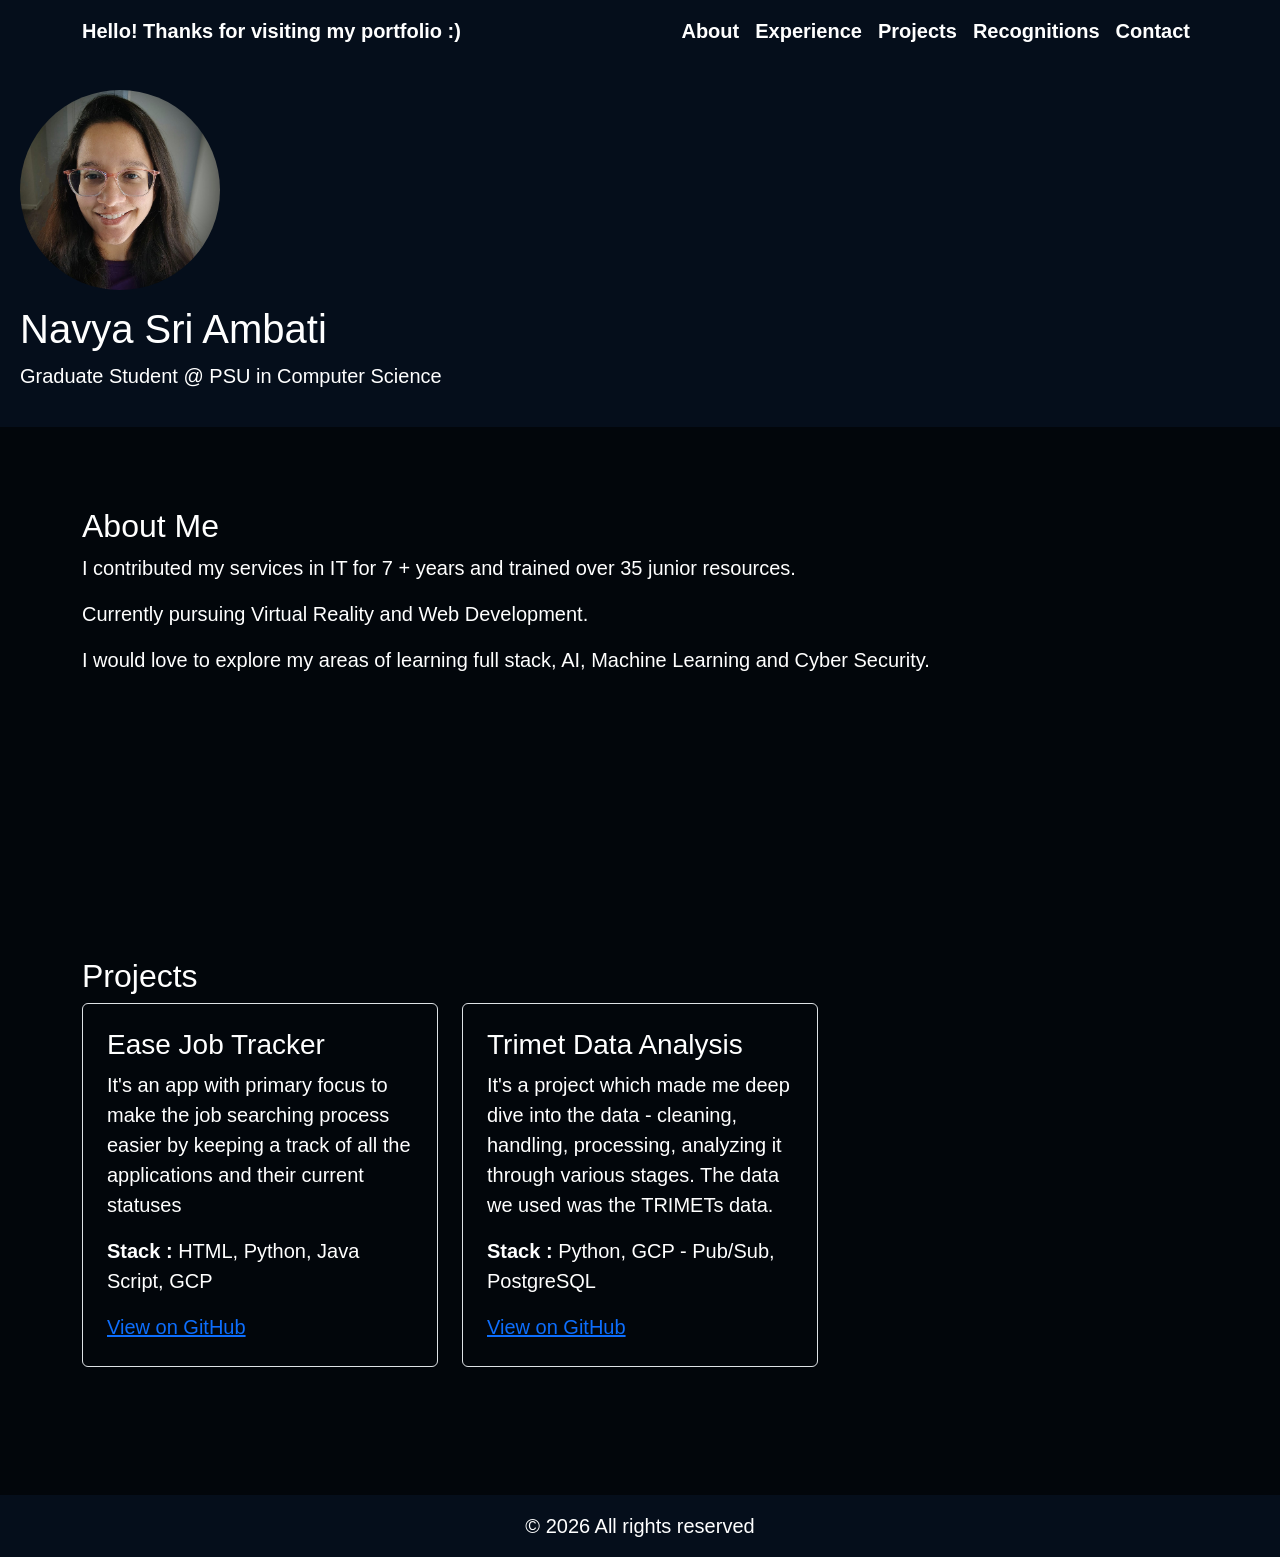
==== index.html @ e217c701 "Created experience.html and added the reference in navbar section on index.html" ====
<!DOCTYPE html>
<html lang="en">
  <head>
    <meta charset="UTF-8" />
    <meta name="viewport" content="width=device-width, initial-scale=1.0" />
    <title>Portfolio : Navya Sri A</title>

    <!-- Bootstrap CSS -->
    <link
      href="https://cdn.jsdelivr.net/npm/bootstrap@5.3.2/dist/css/bootstrap.min.css"
      rel="stylesheet"
    />

    <!-- Custom CSS -->
    <link rel="stylesheet" href="css/style.css" />
  </head>

  <body>
    <!-- Navigation Bar -->
    <nav class="navbar navbar-expand-lg navbar-dark navbar-custom fixed-top">
      <div class="container">
        <a class="navbar-brand" href="#home"
          >Hello! Thanks for visiting my portfolio :)</a
        >
        <button
          class="navbar-toggler"
          type="button"
          data-bs-toggle="collapse"
          data-bs-target="#navbarMenu"
          aria-controls="navbarMenu"
          aria-expanded="false"
          aria-label="Toggle navigation"
        >
          <span class="navbar-toggler-icon"></span>
        </button>
        <div class="collapse navbar-collapse" id="navbarMenu">
          <ul class="navbar-nav ms-auto">
            <li class="nav-item">
              <a class="nav-link" href="#about">About</a>
            </li>
            <li class="nav-item">
              <a class="nav-link" href="experience.html">Experience</a>
            </li>
            <li class="nav-item">
              <a class="nav-link" href="#projects">Projects</a>
            </li>
            <li class="nav-item">
              <a class="nav-link" href="#recognitions">Recognitions</a>
            </li>
            <li class="nav-item">
              <a class="nav-link" href="#contact">Contact</a>
            </li>
          </ul>
        </div>
      </div>
    </nav>

    <main>
      <!-- Hero / Home Section with profile pic and intro -->
      <section id="home">
        <div class="profile-text">
          <img
            src="images/profile.jpeg"
            alt="Your Name"
            class="profile-photo"
          />
          <h1>Navya Sri Ambati</h1>
          <p>Graduate Student @ PSU in Computer Science</p>
        </div>
      </section>

      <!-- About Section with brief inroduction  -->
      <section id="about" class="bg-section">
        <div class="container">
          <h2>About Me</h2>
          <p>
            I contributed my services in IT for 7 + years and trained over 35
            junior resources.
          </p>
          <p>Currently pursuing Virtual Reality and Web Development.</p>
          <p>
            I would love to explore my areas of learning full stack, AI, Machine
            Learning and Cyber Security.
          </p>
        </div>
      </section>

      <!-- Projects Section using tiles -->
      <section id="projects" class="bg-section">
        <div class="container">
          <h2>Projects</h2>
          <div class="row">
            <div class="col-md-4 mb-5">
              <div class="project-tile p-4 border rounded">
                <h3>Ease Job Tracker</h3>
                <p>
                  It's an app with primary focus to make the job searching
                  process easier by keeping a track of all the applications and
                  their current statuses
                </p>
                <p><strong>Stack :</strong> HTML, Python, Java Script, GCP</p>
                <a
                  href="https://github.com/Navya-Sri-A/ease-job-track"
                  target="_blank"
                  >View on GitHub</a
                >
              </div>
            </div>
            <div class="col-md-4 mb-5">
              <div class="project-tile p-4 border rounded">
                <h3>Trimet Data Analysis</h3>
                <p>
                  It's a project which made me deep dive into the data -
                  cleaning, handling, processing, analyzing it through various
                  stages. The data we used was the TRIMETs data.
                </p>
                <p>
                  <strong>Stack :</strong> Python, GCP - Pub/Sub, PostgreSQL
                </p>
                <a href="https://github.com/Navya-Sri-A/DE-510" target="_blank"
                  >View on GitHub</a
                >
              </div>
            </div>
          </div>
        </div>
      </section>
    </main>

    <!-- Footer Section -->
    <footer class="py-3">
      <p>© 2026 All rights reserved</p>
    </footer>

    <!-- Bootstrap JS -->
    <script src="https://cdn.jsdelivr.net/npm/bootstrap@5.3.2/dist/js/bootstrap.bundle.min.js"></script>

    <!-- Custom JS -->
    <script src="js/script.js"></script>
  </body>
</html>
---- css/style.css ----
/* This block sets the global properties of the entire page */

body {
  min-height: 100vh;
  margin: 0;
  display: flex;
  flex-direction: column;
  padding-top: 70px;
  font-family: Arial, sans-serif;
  font-size: 20px;
  color: white;
  background: #050e1b;
  background-size: cover;
}

main {
  flex: 1;
}

/* Custom styling for navigation bar */
.navbar-custom {
  background-color: #050e1b;
}

.navbar-custom .navbar-brand,
.navbar-custom .nav-link {
  color: white;
  font-weight: 600;
}

.navbar-custom .nav-link:hover {
  color: #42d161;
}

/* Custom styling for all the sections in the home page */
.bg-section {
  position: relative;
  padding: 80px 0px;
  min-height: 50vh;
  background-color: rgba(0, 0, 0, 0.6);
}

.bg-section .container {
  position: relative;
  z-index: 1;
}

/* Custom styling for hero section */
#home .profile-text {
  position: relative;
  z-index: 1;
  padding: 20px;
  max-width: 600px;
}

.profile-photo {
  width: 200px;
  height: 200px;
  object-fit: cover;
  object-position: 50% 20%;
  border-radius: 50%;
  margin-bottom: 15px;
}

/* Custom styling for footer */
footer {
  background-color: #050e1b;
  padding: 20px 0;
  text-align: center;
}

footer p {
  margin: 0;
  text-align: center;
}
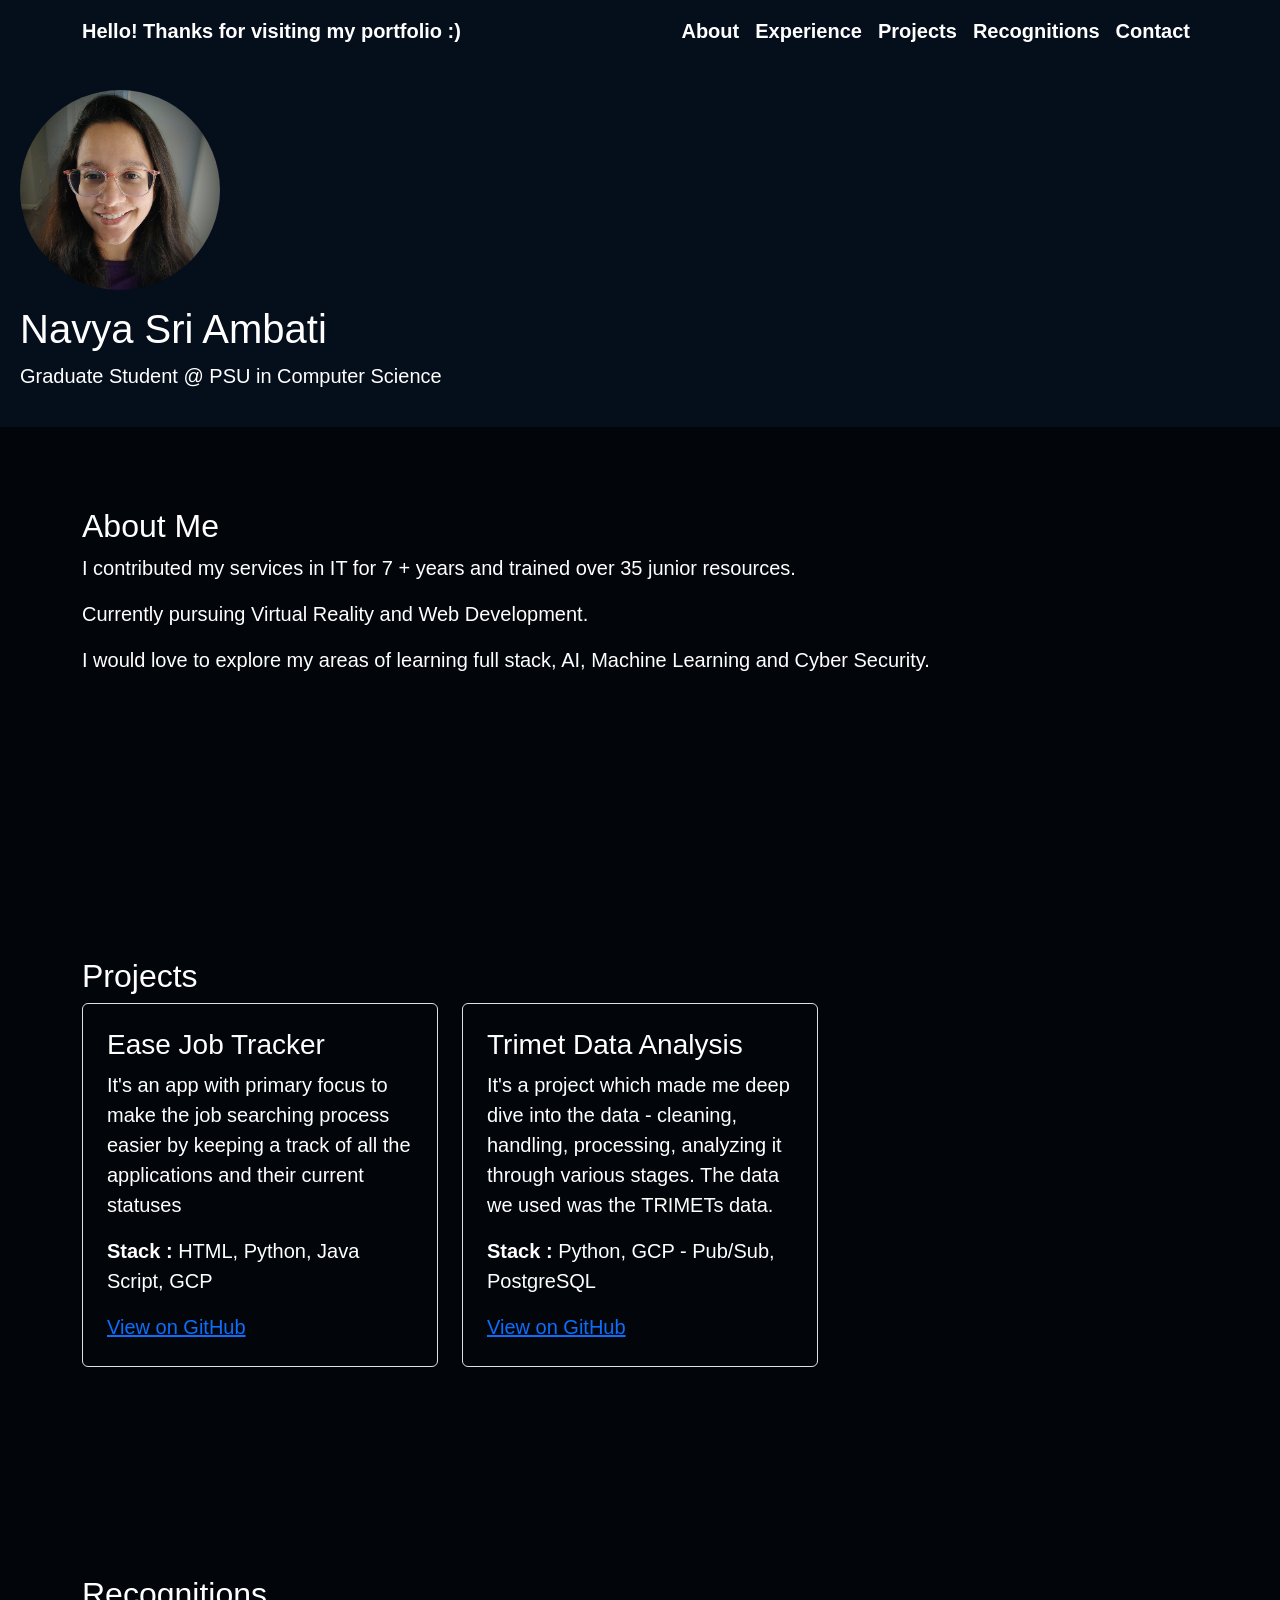
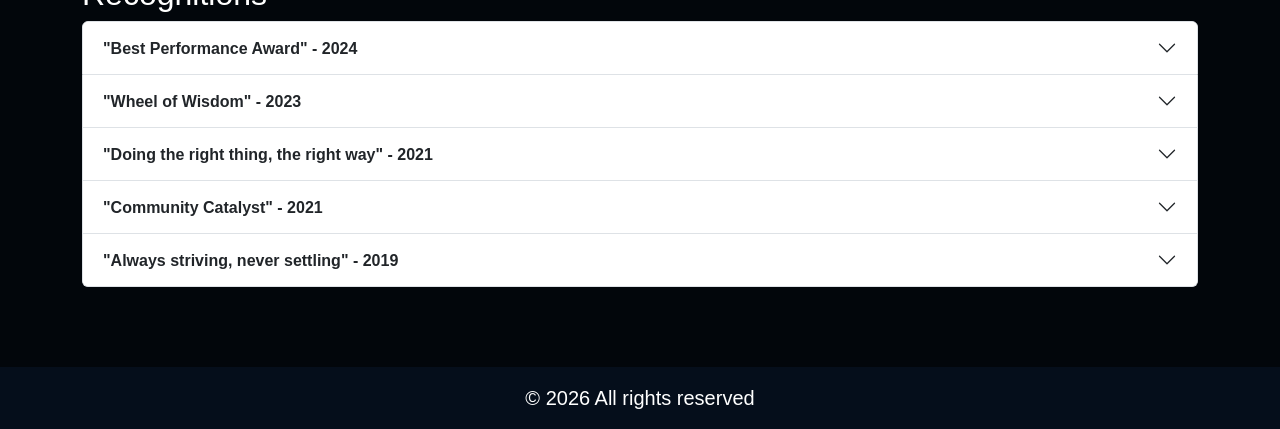
==== commit 567e5397: "Added recognitions section using accordion boostrap element" ====
--- a/index.html
+++ b/index.html
@@ -125,6 +125,129 @@
           </div>
         </div>
       </section>
+      <!-- Recognitions Section using accordion -->
+      <section id="recognitions" class="bg-section">
+        <div class="container">
+          <h2>Recognitions</h2>
+          <div class="accordion" id="accordionUsage">
+            <div class="accordion-item">
+              <h2 class="accordion-header" id="headingOne">
+                <button
+                  class="accordion-button collapsed"
+                  type="button"
+                  data-bs-toggle="collapse"
+                  data-bs-target="#collapseOne"
+                >
+                  <strong> "Best Performance Award" - 2024</strong>
+                </button>
+              </h2>
+              <div
+                id="collapseOne"
+                class="accordion-collapse collapse"
+                data-bs-parent="#accordionUsage"
+              >
+                <div class="accordion-body">
+                  Recognized for exceeding the performance and helping the team
+                  to achieve the SRE Observability principles and guide the
+                  juniors in the project on Cloud.
+                </div>
+              </div>
+            </div>
+            <div class="accordion-item">
+              <h2 class="accordion-header" id="headingTwo">
+                <button
+                  class="accordion-button collapsed"
+                  type="button"
+                  data-bs-toggle="collapse"
+                  data-bs-target="#collapseTwo"
+                >
+                  <strong> "Wheel of Wisdom" - 2023</strong>
+                </button>
+              </h2>
+              <div
+                id="collapseTwo"
+                class="accordion-collapse collapse"
+                data-bs-parent="#accordionUsage"
+              >
+                <div class="accordion-body">
+                  Honored for recieving this award for being active in
+                  outreach(CSR) and getting the wonderful opportunity to teach
+                  underprivileged kids mathematics, programming and languages.
+                </div>
+              </div>
+            </div>
+            <div class="accordion-item">
+              <h2 class="accordion-header" id="headingThree">
+                <button
+                  class="accordion-button collapsed"
+                  type="button"
+                  data-bs-toggle="collapse"
+                  data-bs-target="#collapseThree"
+                >
+                  <strong>
+                    "Doing the right thing, the right way" - 2021</strong
+                  >
+                </button>
+              </h2>
+              <div
+                id="collapseThree"
+                class="accordion-collapse collapse"
+                data-bs-parent="#accordionUsage"
+              >
+                <div class="accordion-body">
+                  Recived this award for handling a security incident in banking
+                  domain with utmost care, quick resolution within the timelines
+                  of the SLA.
+                </div>
+              </div>
+            </div>
+            <div class="accordion-item">
+              <h2 class="accordion-header" id="headingFour">
+                <button
+                  class="accordion-button collapsed"
+                  type="button"
+                  data-bs-toggle="collapse"
+                  data-bs-target="#collapseFour"
+                >
+                  <strong> "Community Catalyst" - 2021</strong>
+                </button>
+              </h2>
+              <div
+                id="collapseFour"
+                class="accordion-collapse collapse"
+                data-bs-parent="#accordionUsage"
+              >
+                <div class="accordion-body">
+                  Awarded for going beyond and supporting the senior citizens
+                  who are physically challenged and also the kids with autism.
+                </div>
+              </div>
+            </div>
+            <div class="accordion-item">
+              <h2 class="accordion-header" id="headingFive">
+                <button
+                  class="accordion-button collapsed"
+                  type="button"
+                  data-bs-toggle="collapse"
+                  data-bs-target="#collapseFive"
+                >
+                  <strong> "Always striving, never settling" - 2019</strong>
+                </button>
+              </h2>
+              <div
+                id="collapseFive"
+                class="accordion-collapse collapse"
+                data-bs-parent="#accordionUsage"
+              >
+                <div class="accordion-body">
+                  Recognized for delivering the best monitoring controls for our
+                  services on cloud.
+                </div>
+              </div>
+            </div>
+          </div>
+        </div>
+      </section>
     </main>
 
     <!-- Footer Section -->
--- a/css/style.css
+++ b/css/style.css
@@ -62,6 +62,17 @@
   margin-bottom: 15px;
 }
 
+/* Custom styling for experience sections */
+#experience.bg-section {
+  padding-top: 20px;
+  padding-bottom: 20px;
+}
+
+.experience-block {
+  margin-bottom: 30px;
+  padding-left: 10px;
+}
+
 /* Custom styling for footer */
 footer {
   background-color: #050e1b;
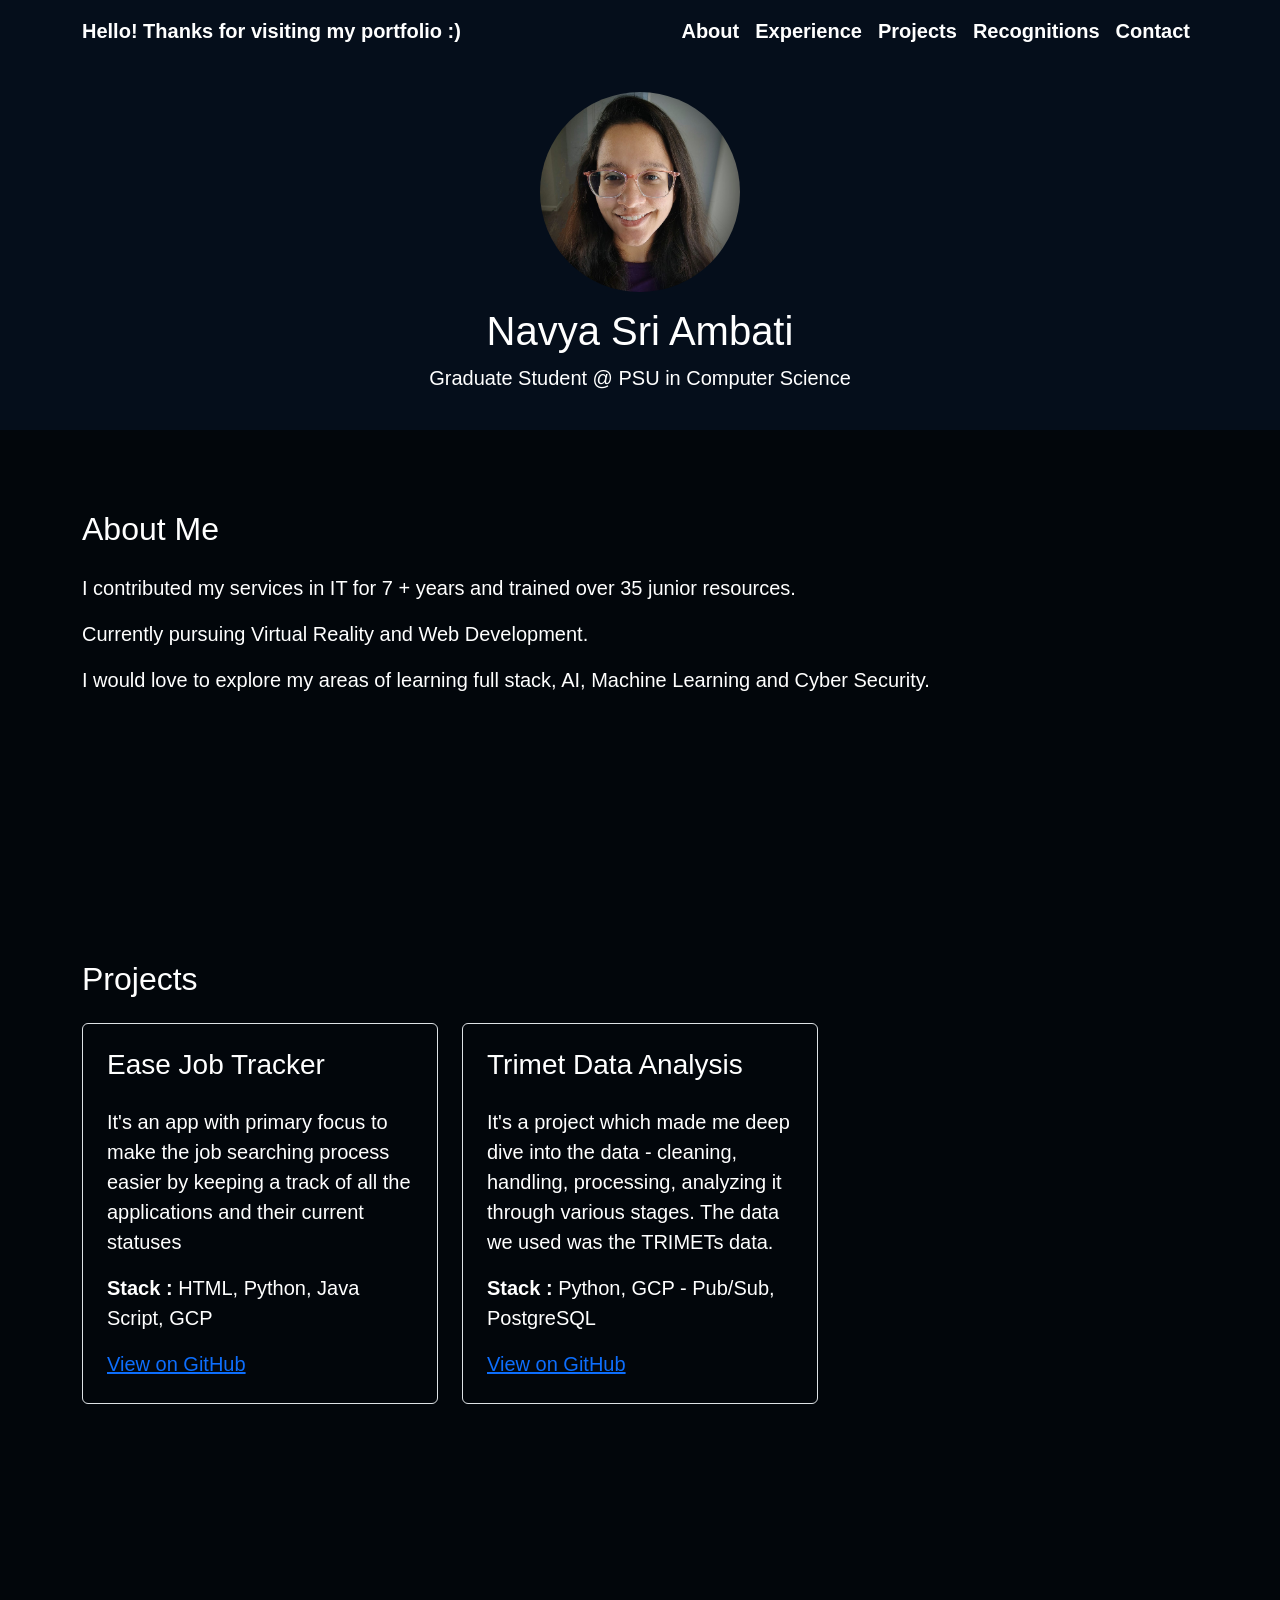
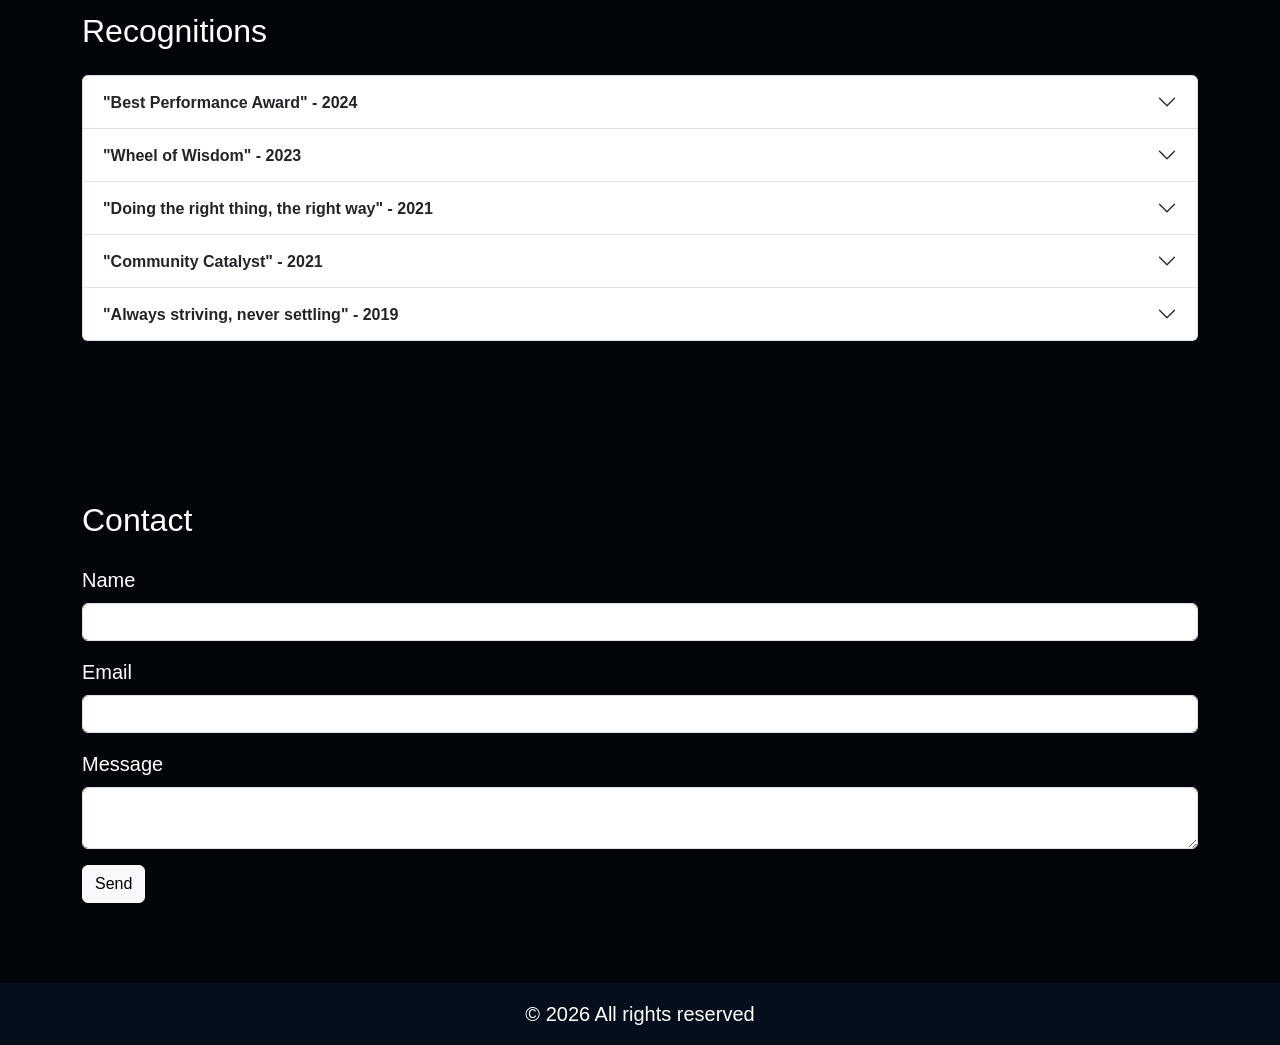
==== commit 3aac76b6: "Added - Contact Form section || Created JS file for handling contact form" ====
--- a/index.html
+++ b/index.html
@@ -248,6 +248,27 @@
           </div>
         </div>
       </section>
+      <!-- Contact Section using forms -->
+      <section id="contact" class="bg-section">
+        <div class="container">
+          <h2>Contact</h2>
+          <form class="contact-form">
+            <div class="mb-3">
+              <label for="name" class="form-label">Name</label>
+              <input type="text" id="name" class="form-control" />
+            </div>
+            <div class="mb-3">
+              <label for="email" class="form-label">Email</label>
+              <input type="email" id="email" class="form-control" />
+            </div>
+            <div class="mb-3">
+              <label for="message" class="form-label">Message</label>
+              <textarea id="message" class="form-control"></textarea>
+            </div>
+            <button type="submit" class="btn btn-light">Send</button>
+          </form>
+        </div>
+      </section>
     </main>
 
     <!-- Footer Section -->
--- a/css/style.css
+++ b/css/style.css
@@ -15,6 +15,20 @@
 
 main {
   flex: 1;
+}
+
+#home h1 {
+  text-align: center;
+}
+
+h2,
+h3 {
+  text-align: left;
+  margin-bottom: 25px;
+}
+
+p {
+  text-align: left;
 }
 
 /* Custom styling for navigation bar */
@@ -46,7 +60,16 @@
 }
 
 /* Custom styling for hero section */
-#home .profile-text {
+#home {
+  min-height: 40vh;
+  display: flex;
+  flex-direction: column;
+  align-items: center;
+  justify-content: center;
+  text-align: center;
+}
+
+.profile-text {
   position: relative;
   z-index: 1;
   padding: 20px;
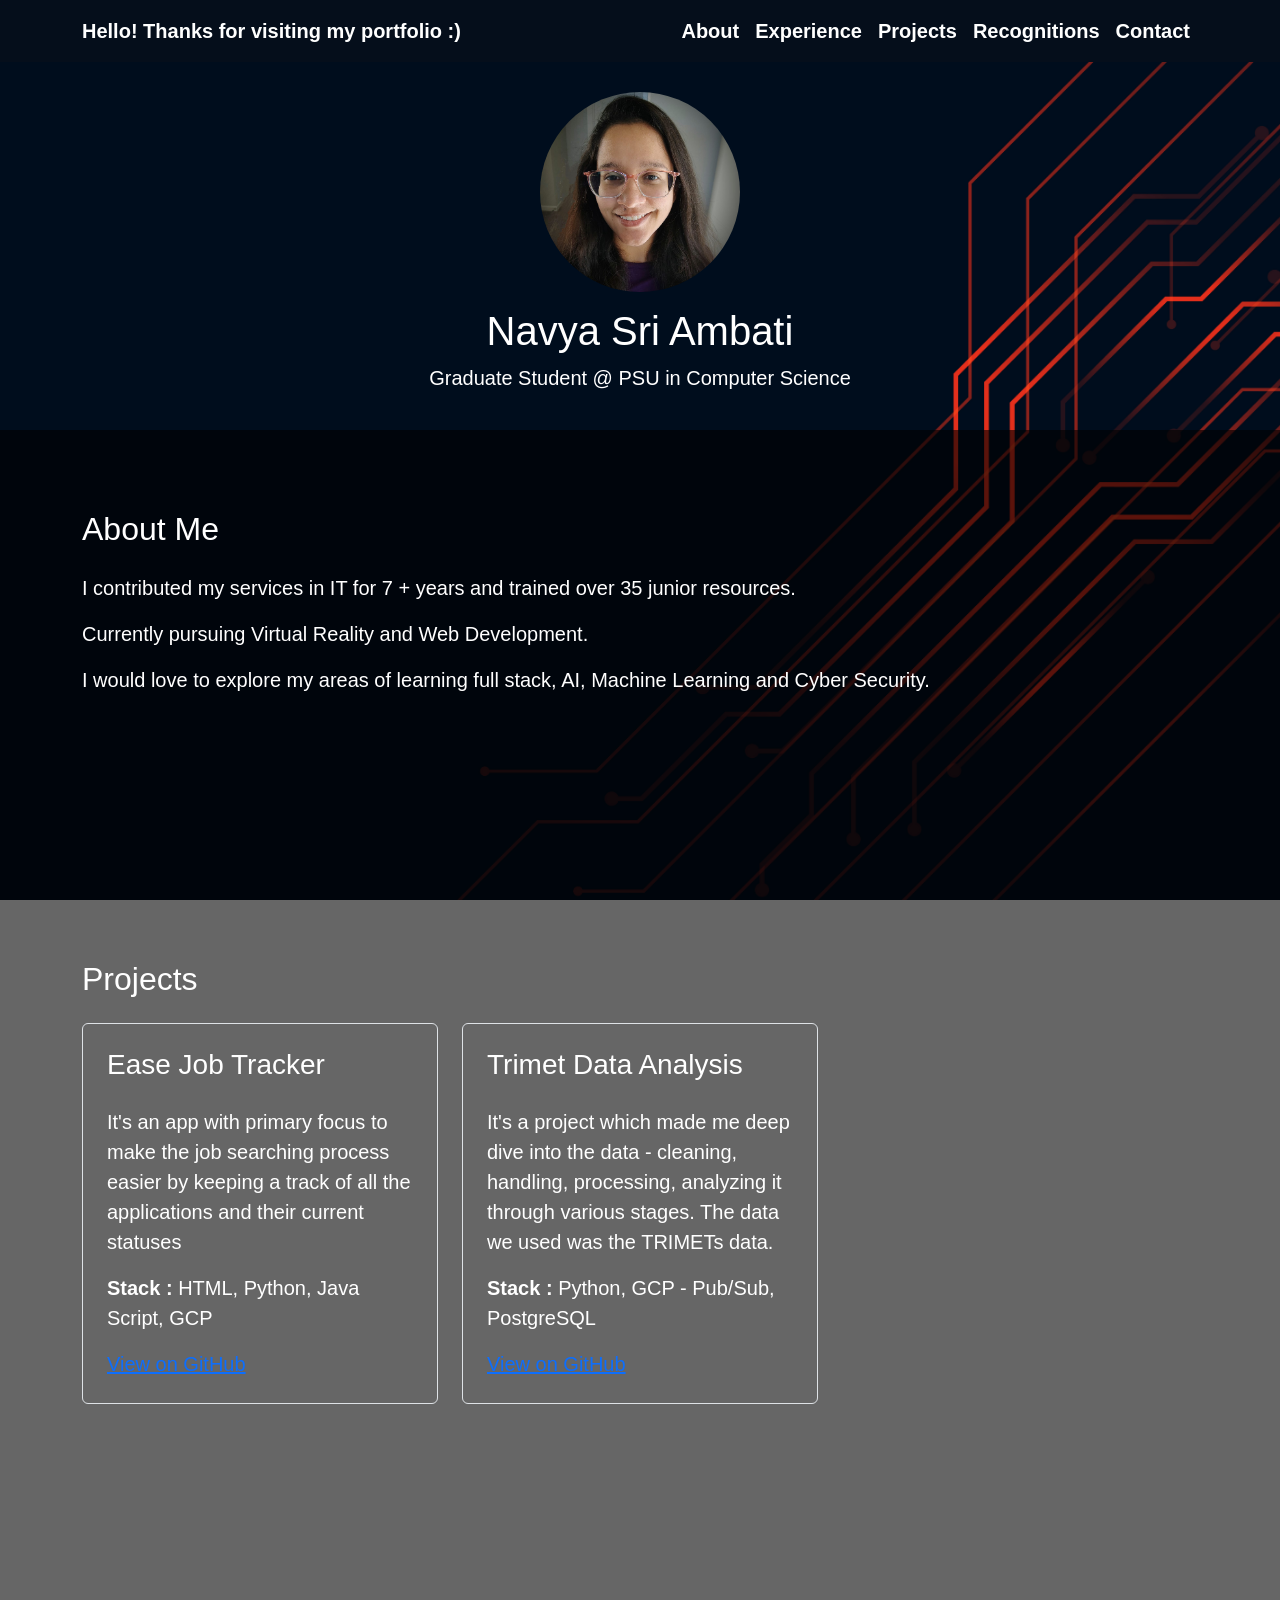
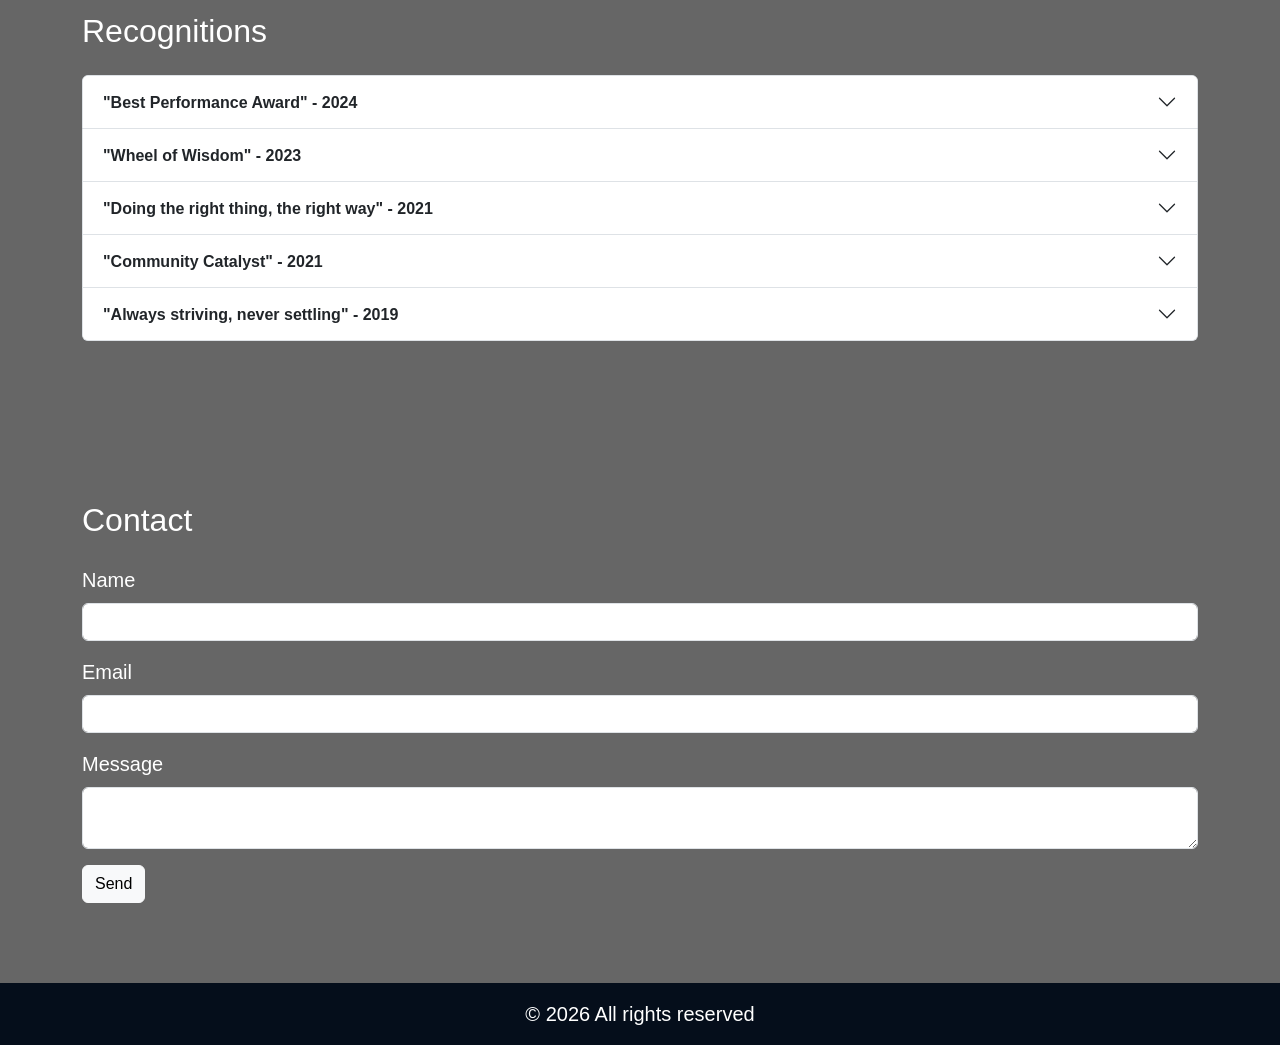
==== commit 80f39ca8: "Added a background image that covers the page || Updated the css to display the same" ====
--- a/index.html
+++ b/index.html
@@ -125,6 +125,7 @@
           </div>
         </div>
       </section>
+
       <!-- Recognitions Section using accordion -->
       <section id="recognitions" class="bg-section">
         <div class="container">
@@ -248,6 +249,7 @@
           </div>
         </div>
       </section>
+
       <!-- Contact Section using forms -->
       <section id="contact" class="bg-section">
         <div class="container">
--- a/css/style.css
+++ b/css/style.css
@@ -9,7 +9,7 @@
   font-family: Arial, sans-serif;
   font-size: 20px;
   color: white;
-  background: #050e1b;
+  background: url("../images/bg.jpg") no-repeat center center fixed;
   background-size: cover;
 }
 
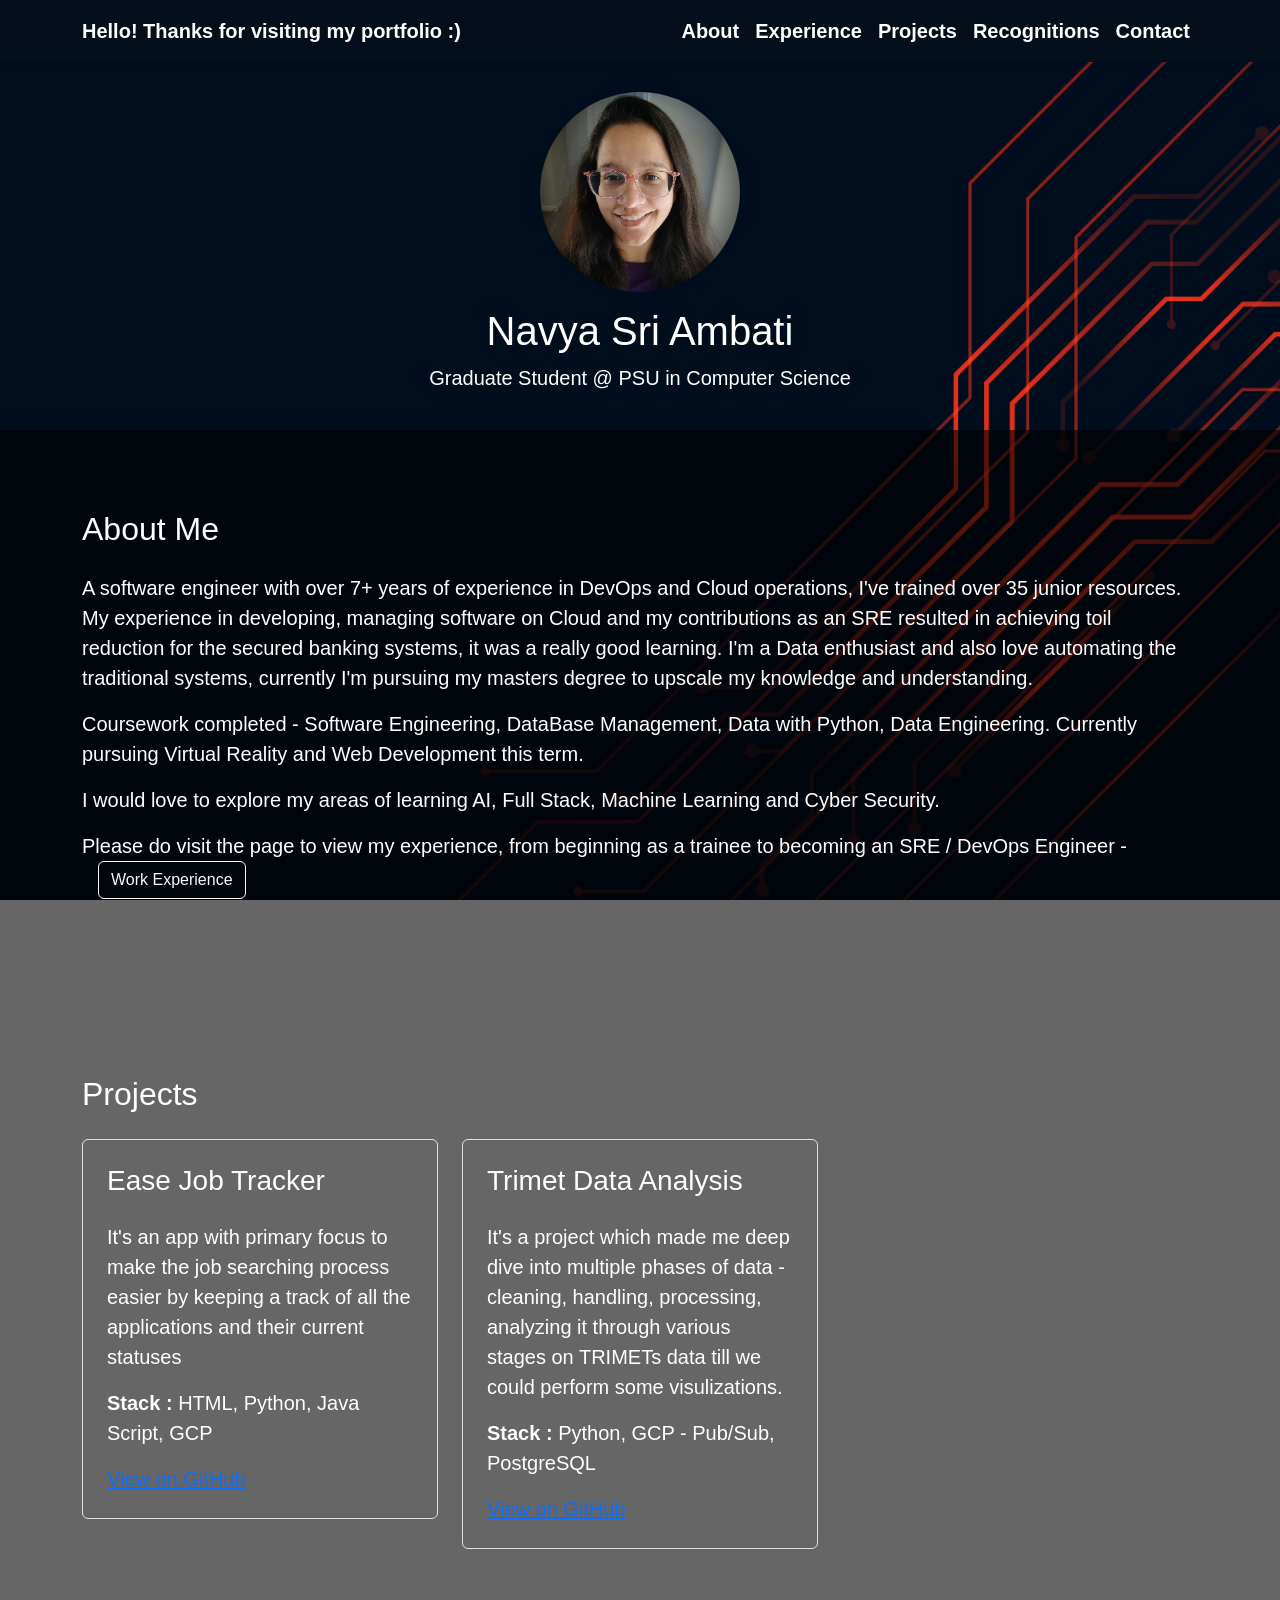
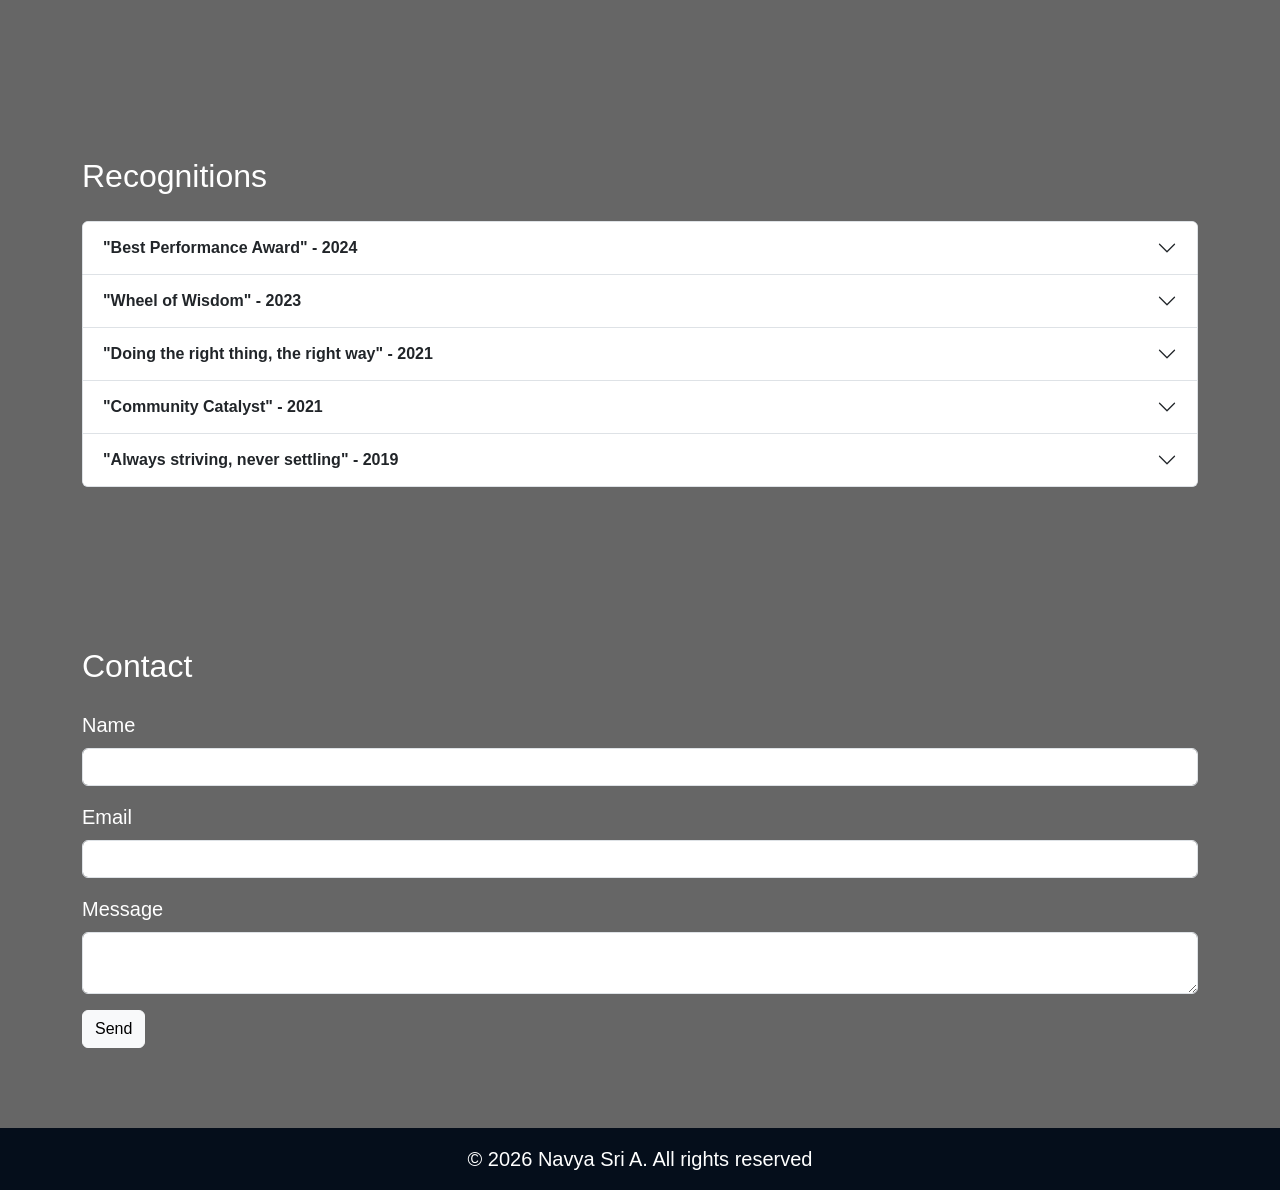
==== commit 2a4f1d94: "Updated the sections - About me and Projects" ====
--- a/index.html
+++ b/index.html
@@ -74,13 +74,30 @@
         <div class="container">
           <h2>About Me</h2>
           <p>
-            I contributed my services in IT for 7 + years and trained over 35
-            junior resources.
+            A software engineer with over 7+ years of experience in DevOps and
+            Cloud operations, I've trained over 35 junior resources. My
+            experience in developing, managing software on Cloud and my
+            contributions as an SRE resulted in achieving toil reduction for the
+            secured banking systems, it was a really good learning. I'm a Data
+            enthusiast and also love automating the traditional systems,
+            currently I'm pursuing my masters degree to upscale my knowledge and
+            understanding.
           </p>
-          <p>Currently pursuing Virtual Reality and Web Development.</p>
           <p>
-            I would love to explore my areas of learning full stack, AI, Machine
+            Coursework completed - Software Engineering, DataBase Management,
+            Data with Python, Data Engineering. Currently pursuing Virtual
+            Reality and Web Development this term.
+          </p>
+          <p>
+            I would love to explore my areas of learning AI, Full Stack, Machine
             Learning and Cyber Security.
+          </p>
+          <p>
+            Please do visit the page to view my experience, from beginning as a
+            trainee to becoming an SRE / DevOps Engineer -
+            <a href="experience.html" class="btn btn-outline-light ms-3"
+              >Work Experience</a
+            >
           </p>
         </div>
       </section>
@@ -110,9 +127,10 @@
               <div class="project-tile p-4 border rounded">
                 <h3>Trimet Data Analysis</h3>
                 <p>
-                  It's a project which made me deep dive into the data -
-                  cleaning, handling, processing, analyzing it through various
-                  stages. The data we used was the TRIMETs data.
+                  It's a project which made me deep dive into multiple phases of
+                  data - cleaning, handling, processing, analyzing it through
+                  various stages on TRIMETs data till we could perform some
+                  visulizations.
                 </p>
                 <p>
                   <strong>Stack :</strong> Python, GCP - Pub/Sub, PostgreSQL
@@ -275,7 +293,7 @@
 
     <!-- Footer Section -->
     <footer class="py-3">
-      <p>© 2026 All rights reserved</p>
+      <p>© 2026 Navya Sri A. All rights reserved</p>
     </footer>
 
     <!-- Bootstrap JS -->
--- a/css/style.css
+++ b/css/style.css
@@ -43,7 +43,7 @@
 }
 
 .navbar-custom .nav-link:hover {
-  color: #42d161;
+  color: #d14242;
 }
 
 /* Custom styling for all the sections in the home page */
@@ -96,6 +96,20 @@
   padding-left: 10px;
 }
 
+.experience-block h4::before {
+  content: "•";
+  color: #d14242;
+  margin-right: 15px;
+  font-size: 1.5rem;
+  vertical-align: middle;
+}
+
+.experience-block p {
+  margin-left: 30px;
+  line-height: 1.7;
+  color: #ffffff;
+}
+
 /* Custom styling for footer */
 footer {
   background-color: #050e1b;
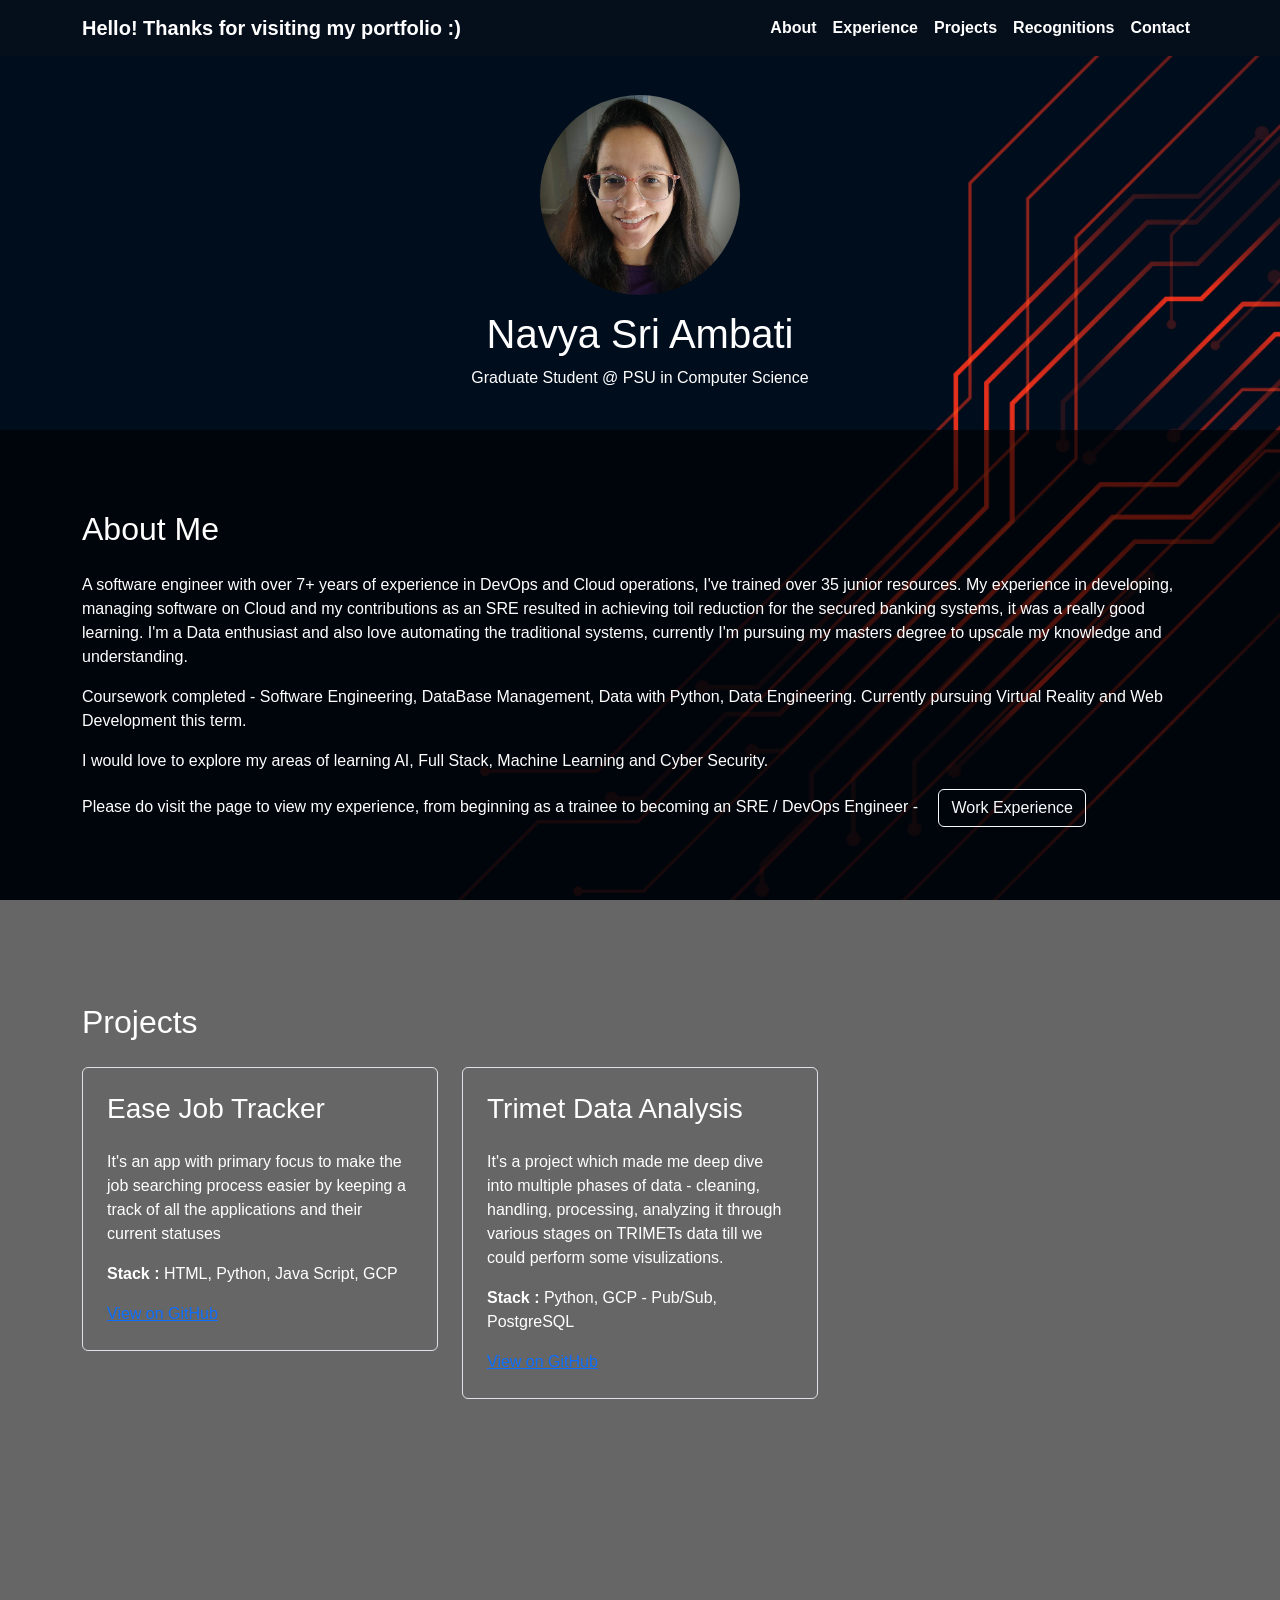
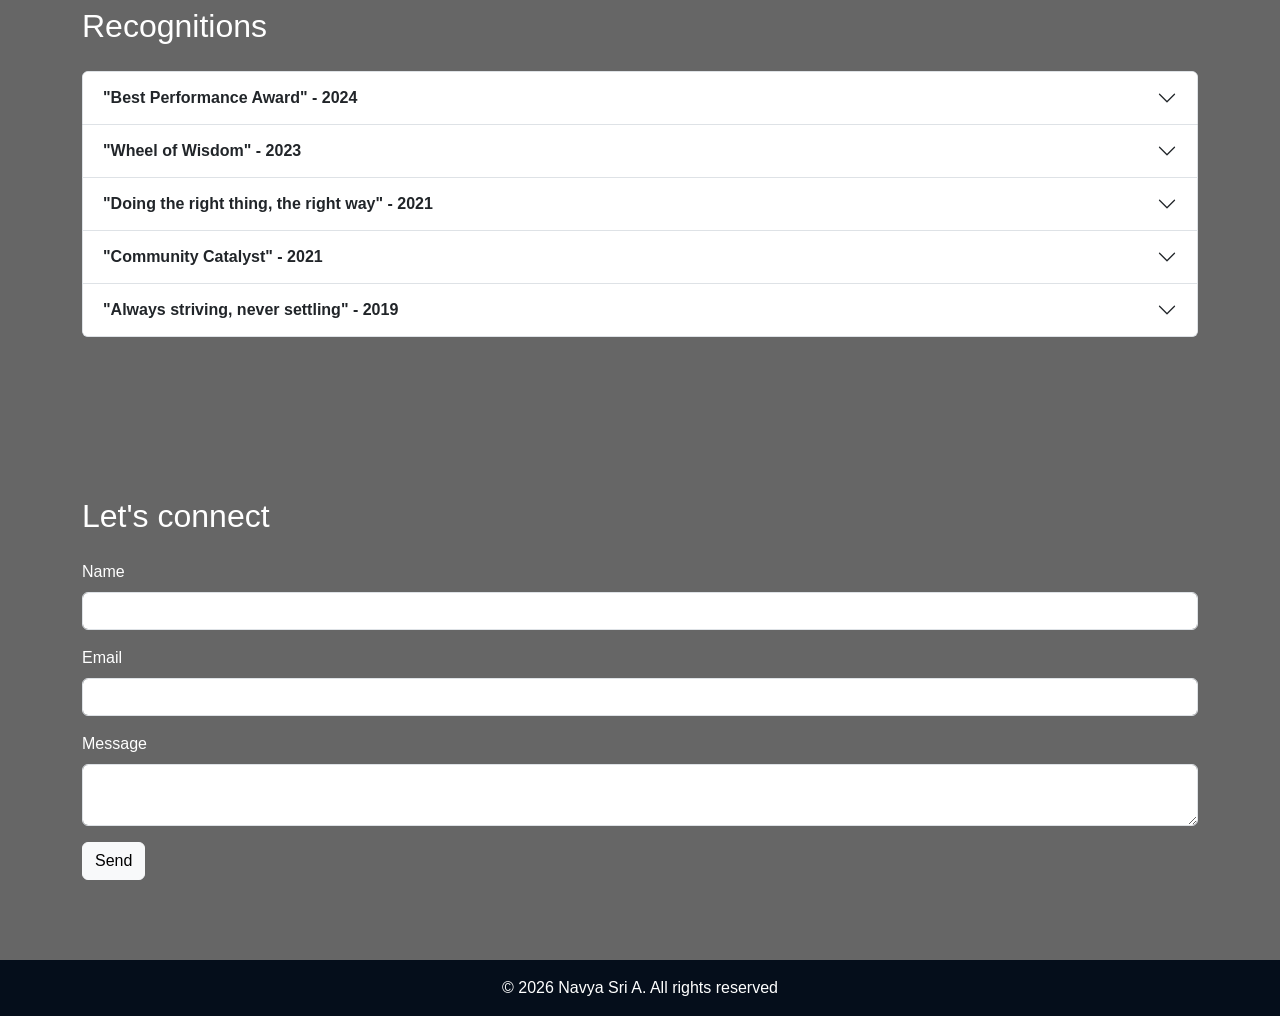
==== commit 92ab7bdc: "Updated the font size for the text" ====
--- a/index.html
+++ b/index.html
@@ -271,7 +271,7 @@
       <!-- Contact Section using forms -->
       <section id="contact" class="bg-section">
         <div class="container">
-          <h2>Contact</h2>
+          <h2>Let's connect</h2>
           <form class="contact-form">
             <div class="mb-3">
               <label for="name" class="form-label">Name</label>
--- a/css/style.css
+++ b/css/style.css
@@ -1,4 +1,8 @@
-/* This block sets the global properties of the entire page */
+/* This block sets the global properties of the entire page and enabling smooth scrolling */
+
+html {
+  scroll-behavior: smooth;
+}
 
 body {
   min-height: 100vh;
@@ -7,7 +11,7 @@
   flex-direction: column;
   padding-top: 70px;
   font-family: Arial, sans-serif;
-  font-size: 20px;
+  font-size: 16px;
   color: white;
   background: url("../images/bg.jpg") no-repeat center center fixed;
   background-size: cover;
@@ -100,7 +104,7 @@
   content: "•";
   color: #d14242;
   margin-right: 15px;
-  font-size: 1.5rem;
+  font-size: 1 rem;
   vertical-align: middle;
 }
 
@@ -108,6 +112,12 @@
   margin-left: 30px;
   line-height: 1.7;
   color: #ffffff;
+}
+
+/* Custom styling for projects sections to enable hover effect*/
+.project-tile:hover {
+  transform: translateY(-5px);
+  box-shadow: 0 8px 20px rgba(0, 0, 0, 0.2);
 }
 
 /* Custom styling for footer */
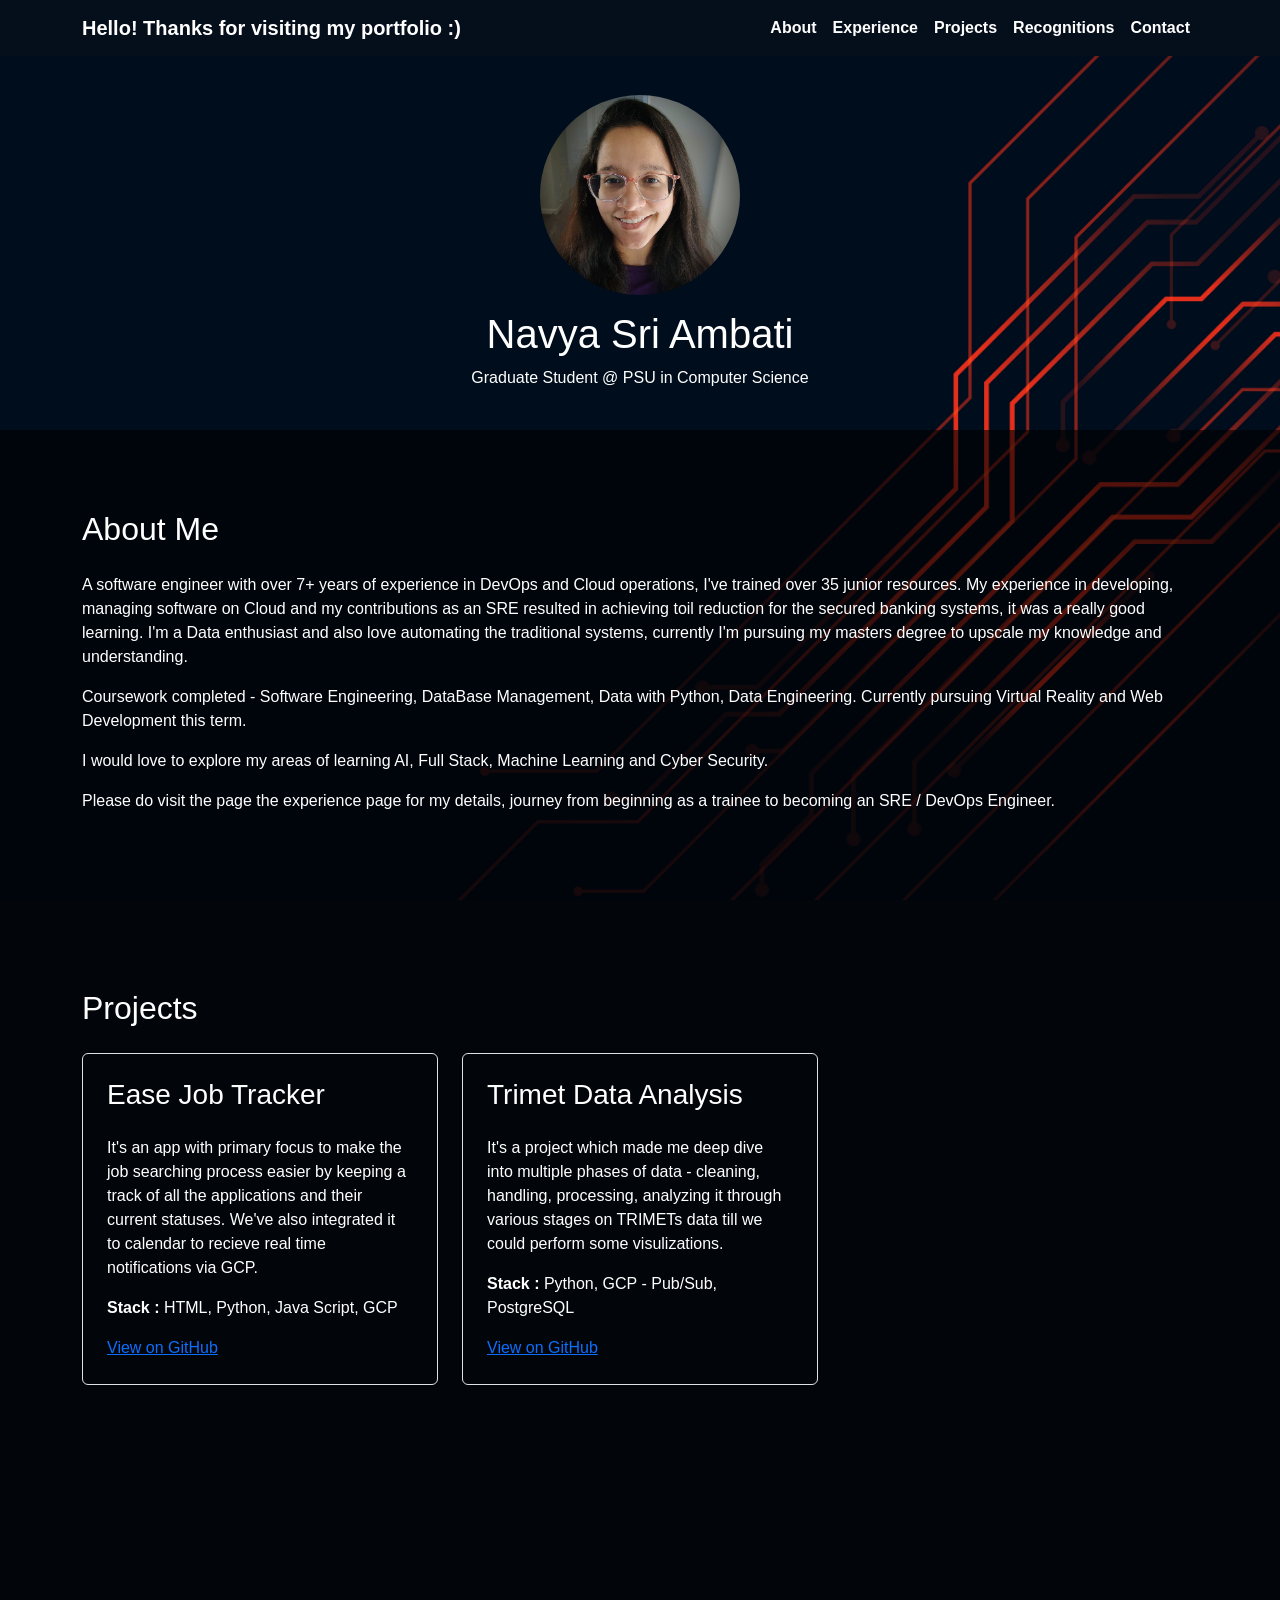
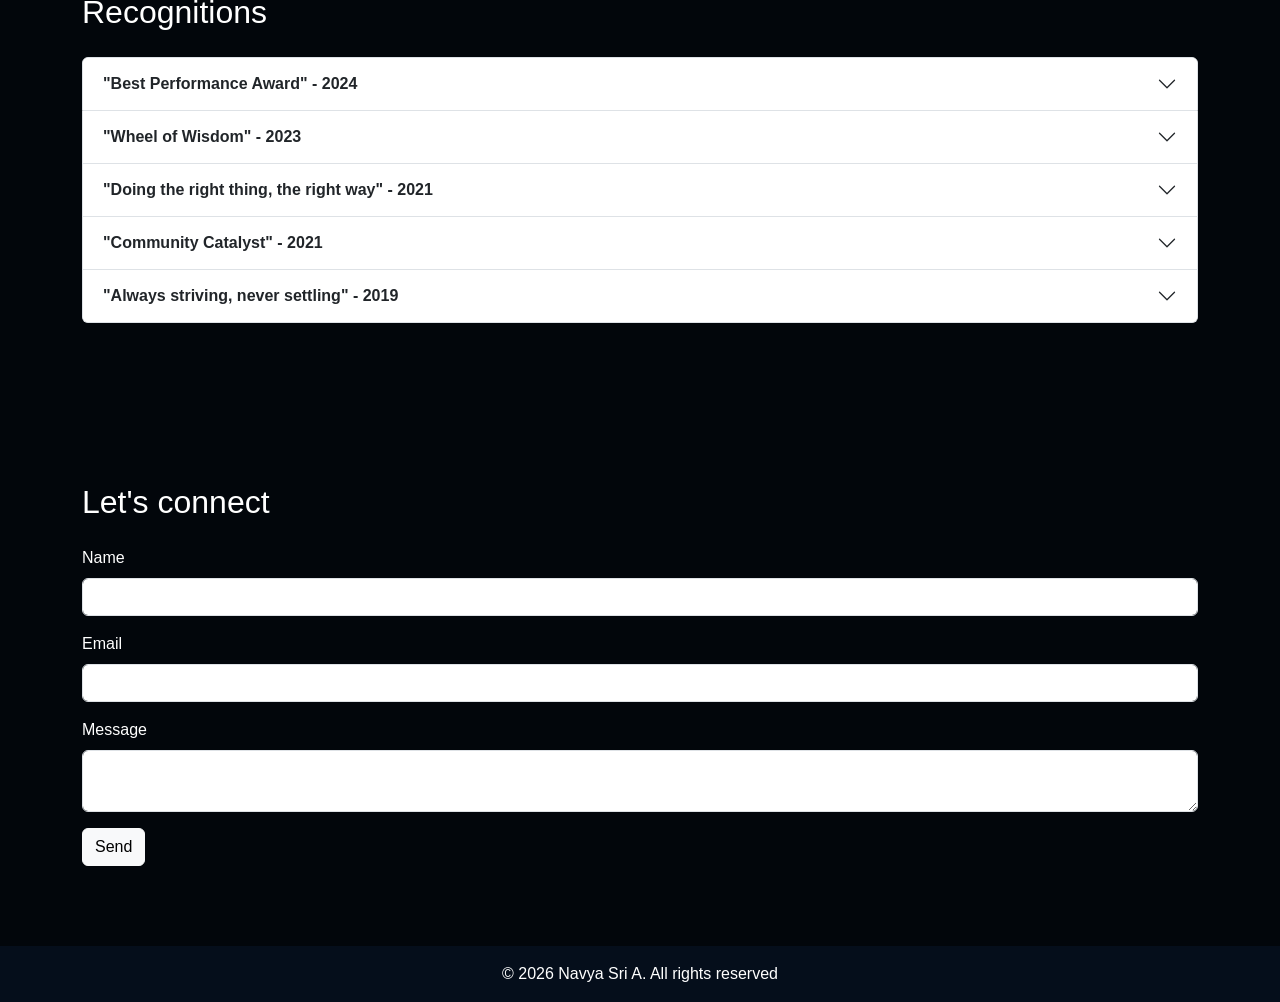
==== commit 8822d9e2: "Fixed the WAVE findings - 2 contrast errors and 1 redundant link alert" ====
--- a/index.html
+++ b/index.html
@@ -61,7 +61,7 @@
         <div class="profile-text">
           <img
             src="images/profile.jpeg"
-            alt="Your Name"
+            alt="It's Navya"
             class="profile-photo"
           />
           <h1>Navya Sri Ambati</h1>
@@ -93,11 +93,8 @@
             Learning and Cyber Security.
           </p>
           <p>
-            Please do visit the page to view my experience, from beginning as a
-            trainee to becoming an SRE / DevOps Engineer -
-            <a href="experience.html" class="btn btn-outline-light ms-3"
-              >Work Experience</a
-            >
+            Please do visit the page the experience page for my details, journey
+            from beginning as a trainee to becoming an SRE / DevOps Engineer.
           </p>
         </div>
       </section>
@@ -113,7 +110,8 @@
                 <p>
                   It's an app with primary focus to make the job searching
                   process easier by keeping a track of all the applications and
-                  their current statuses
+                  their current statuses. We've also integrated it to calendar
+                  to recieve real time notifications via GCP.
                 </p>
                 <p><strong>Stack :</strong> HTML, Python, Java Script, GCP</p>
                 <a
--- a/css/style.css
+++ b/css/style.css
@@ -13,7 +13,7 @@
   font-family: Arial, sans-serif;
   font-size: 16px;
   color: white;
-  background: url("../images/bg.jpg") no-repeat center center fixed;
+  background: #050e1b url("../images/bg.jpg") no-repeat center center fixed;
   background-size: cover;
 }
 
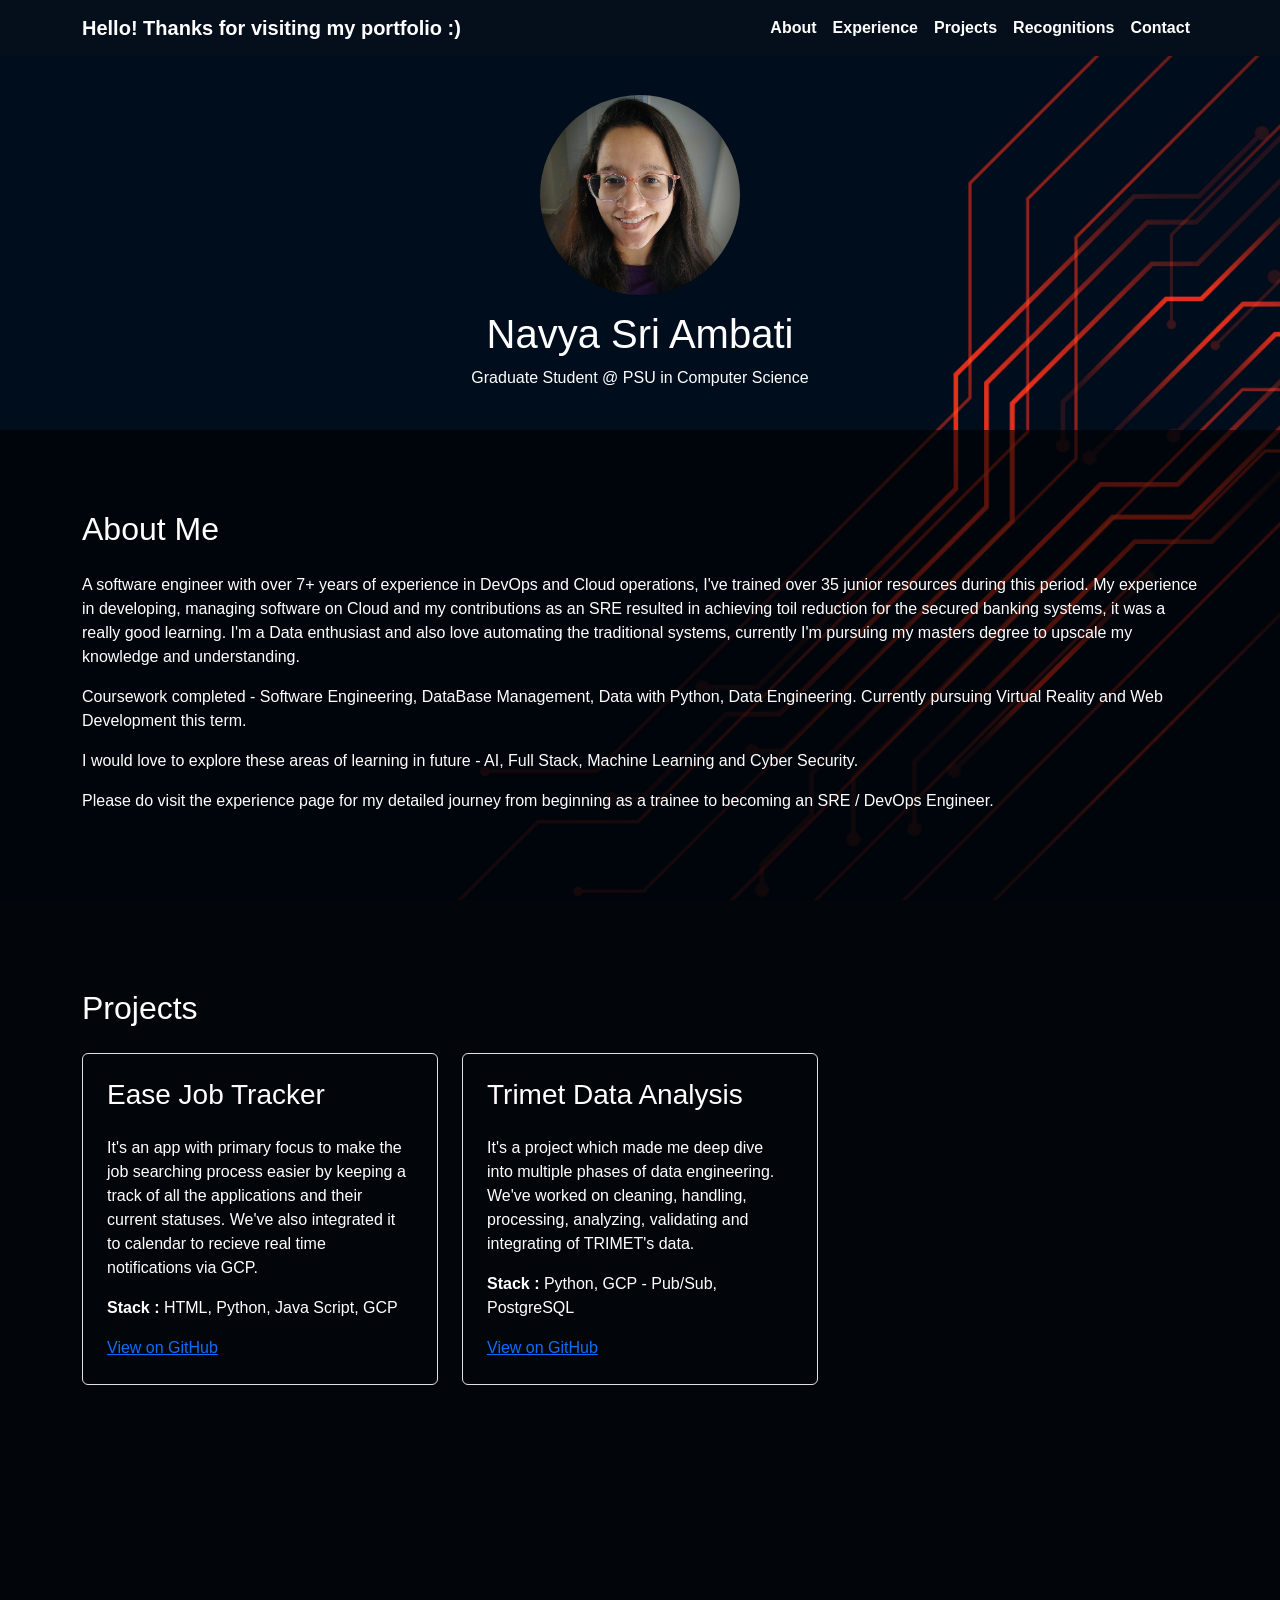
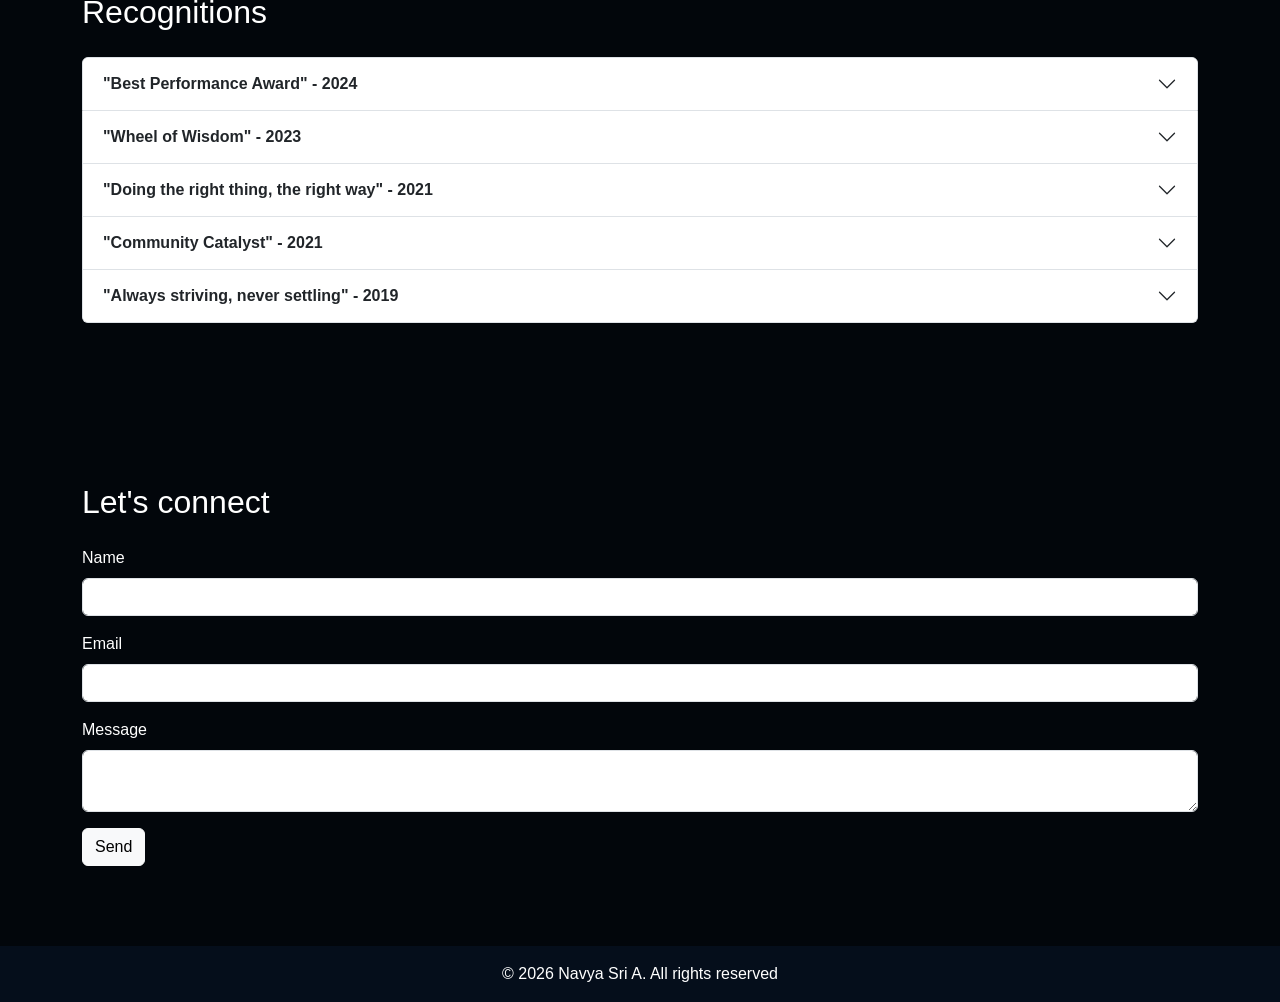
==== commit e58b815a: "Few corrections made to the wordings in index.html, Readme || Added video link in journal" ====
--- a/index.html
+++ b/index.html
@@ -75,11 +75,11 @@
           <h2>About Me</h2>
           <p>
             A software engineer with over 7+ years of experience in DevOps and
-            Cloud operations, I've trained over 35 junior resources. My
-            experience in developing, managing software on Cloud and my
-            contributions as an SRE resulted in achieving toil reduction for the
-            secured banking systems, it was a really good learning. I'm a Data
-            enthusiast and also love automating the traditional systems,
+            Cloud operations, I've trained over 35 junior resources during this
+            period. My experience in developing, managing software on Cloud and
+            my contributions as an SRE resulted in achieving toil reduction for
+            the secured banking systems, it was a really good learning. I'm a
+            Data enthusiast and also love automating the traditional systems,
             currently I'm pursuing my masters degree to upscale my knowledge and
             understanding.
           </p>
@@ -89,12 +89,12 @@
             Reality and Web Development this term.
           </p>
           <p>
-            I would love to explore my areas of learning AI, Full Stack, Machine
-            Learning and Cyber Security.
+            I would love to explore these areas of learning in future - AI, Full
+            Stack, Machine Learning and Cyber Security.
           </p>
           <p>
-            Please do visit the page the experience page for my details, journey
-            from beginning as a trainee to becoming an SRE / DevOps Engineer.
+            Please do visit the experience page for my detailed journey from
+            beginning as a trainee to becoming an SRE / DevOps Engineer.
           </p>
         </div>
       </section>
@@ -126,9 +126,9 @@
                 <h3>Trimet Data Analysis</h3>
                 <p>
                   It's a project which made me deep dive into multiple phases of
-                  data - cleaning, handling, processing, analyzing it through
-                  various stages on TRIMETs data till we could perform some
-                  visulizations.
+                  data engineering. We've worked on cleaning, handling,
+                  processing, analyzing, validating and integrating of TRIMET's
+                  data.
                 </p>
                 <p>
                   <strong>Stack :</strong> Python, GCP - Pub/Sub, PostgreSQL
